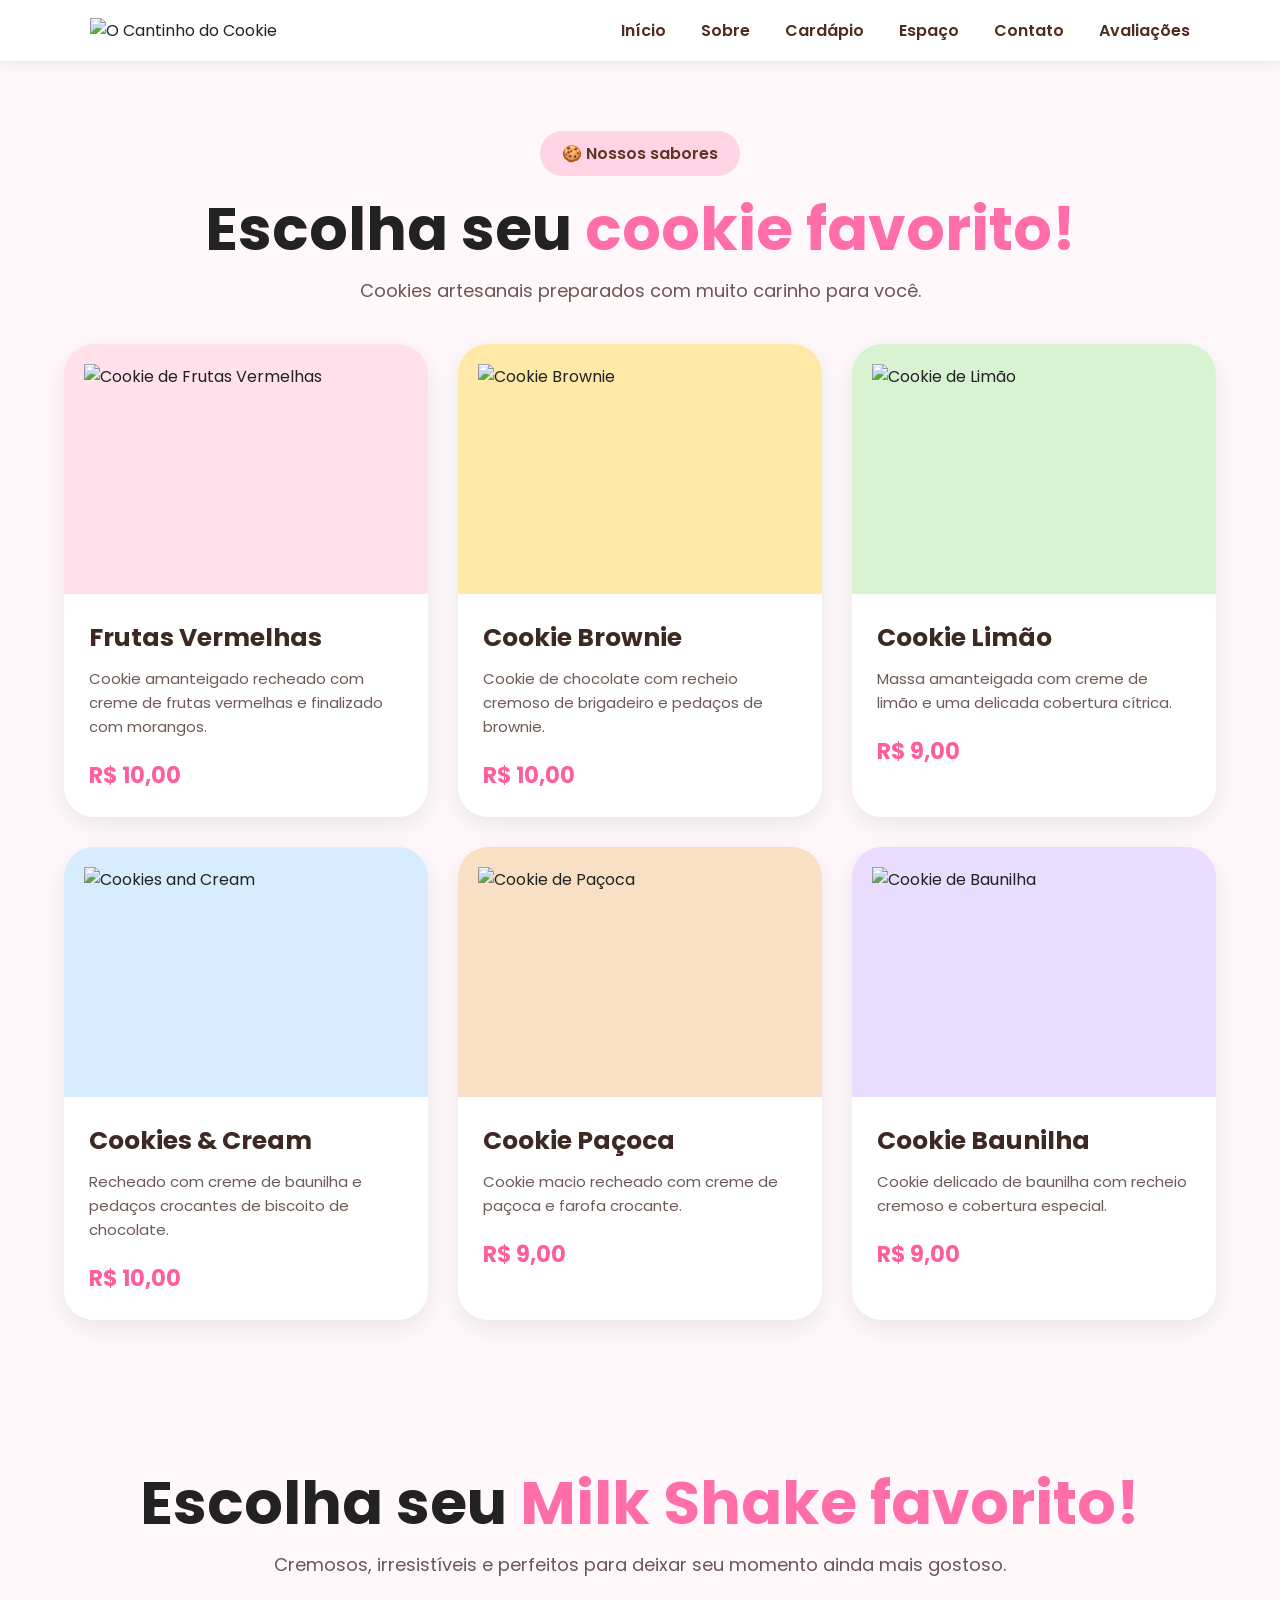
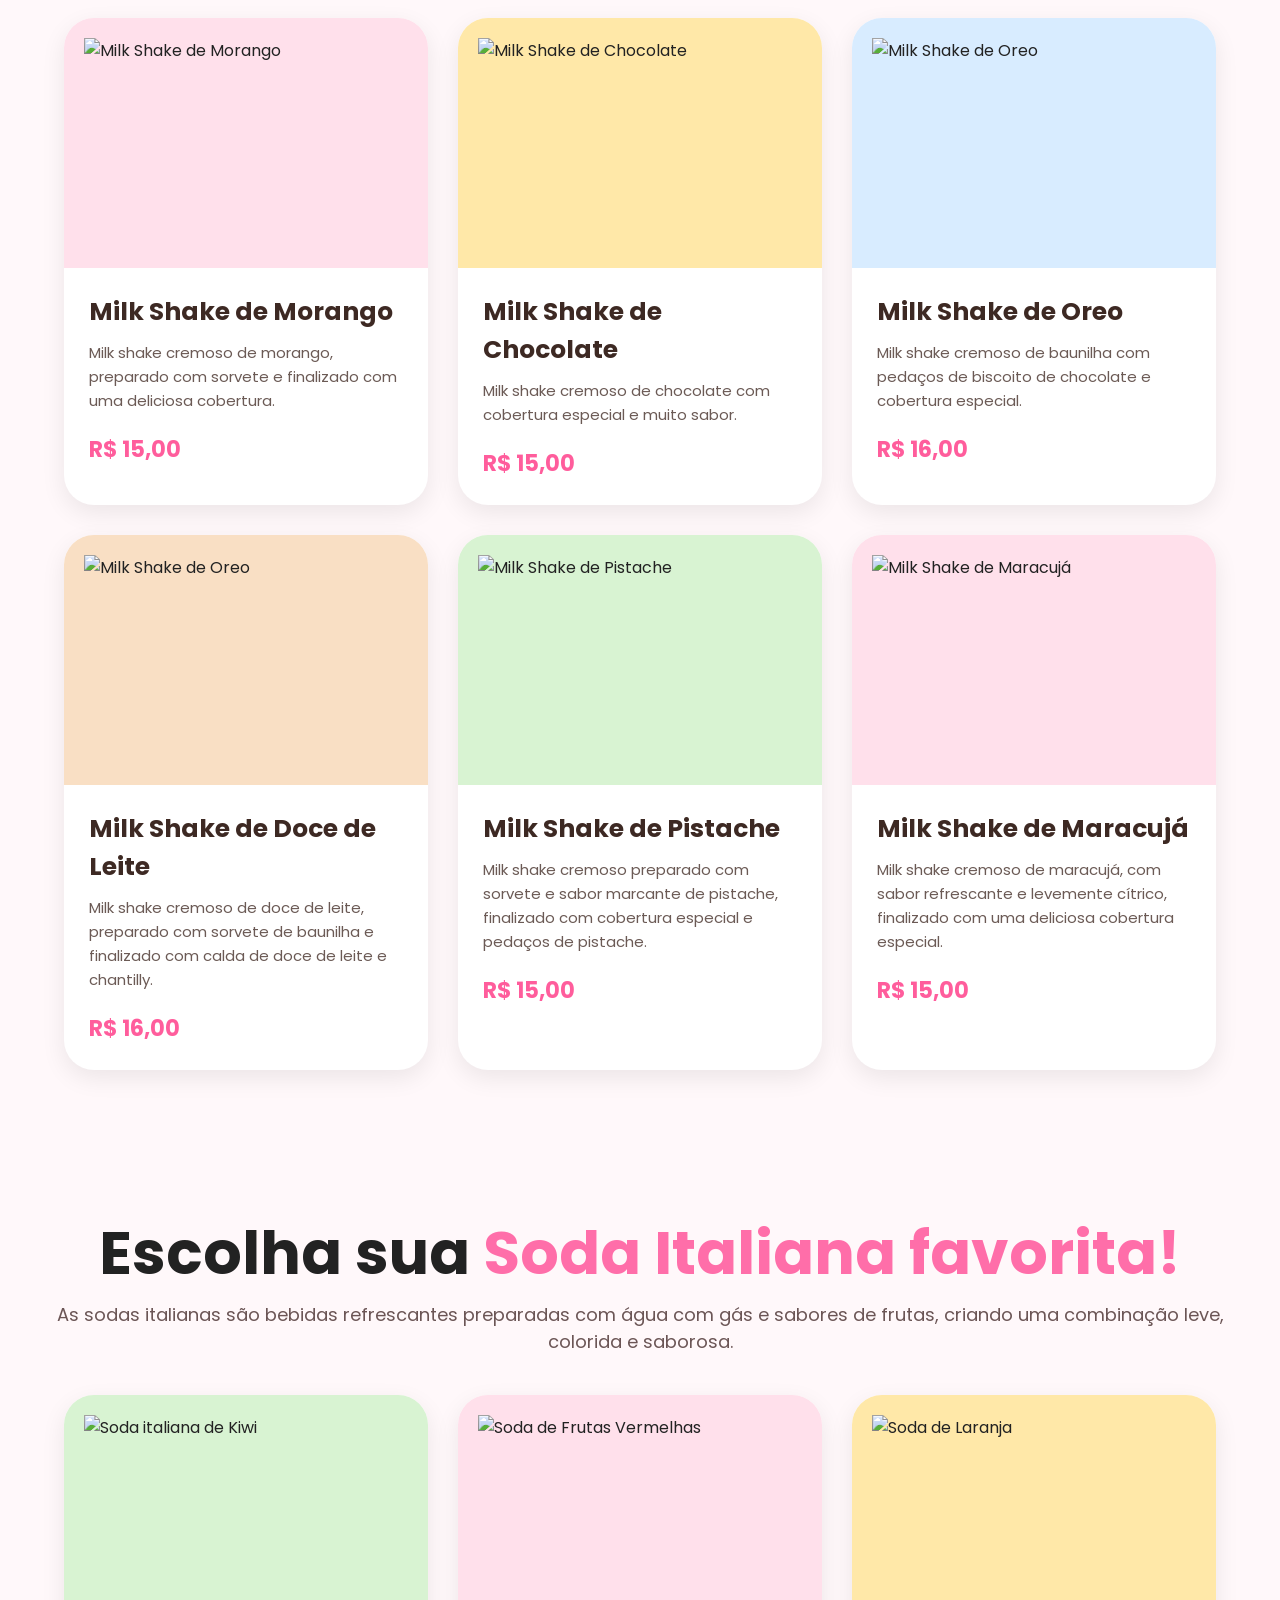
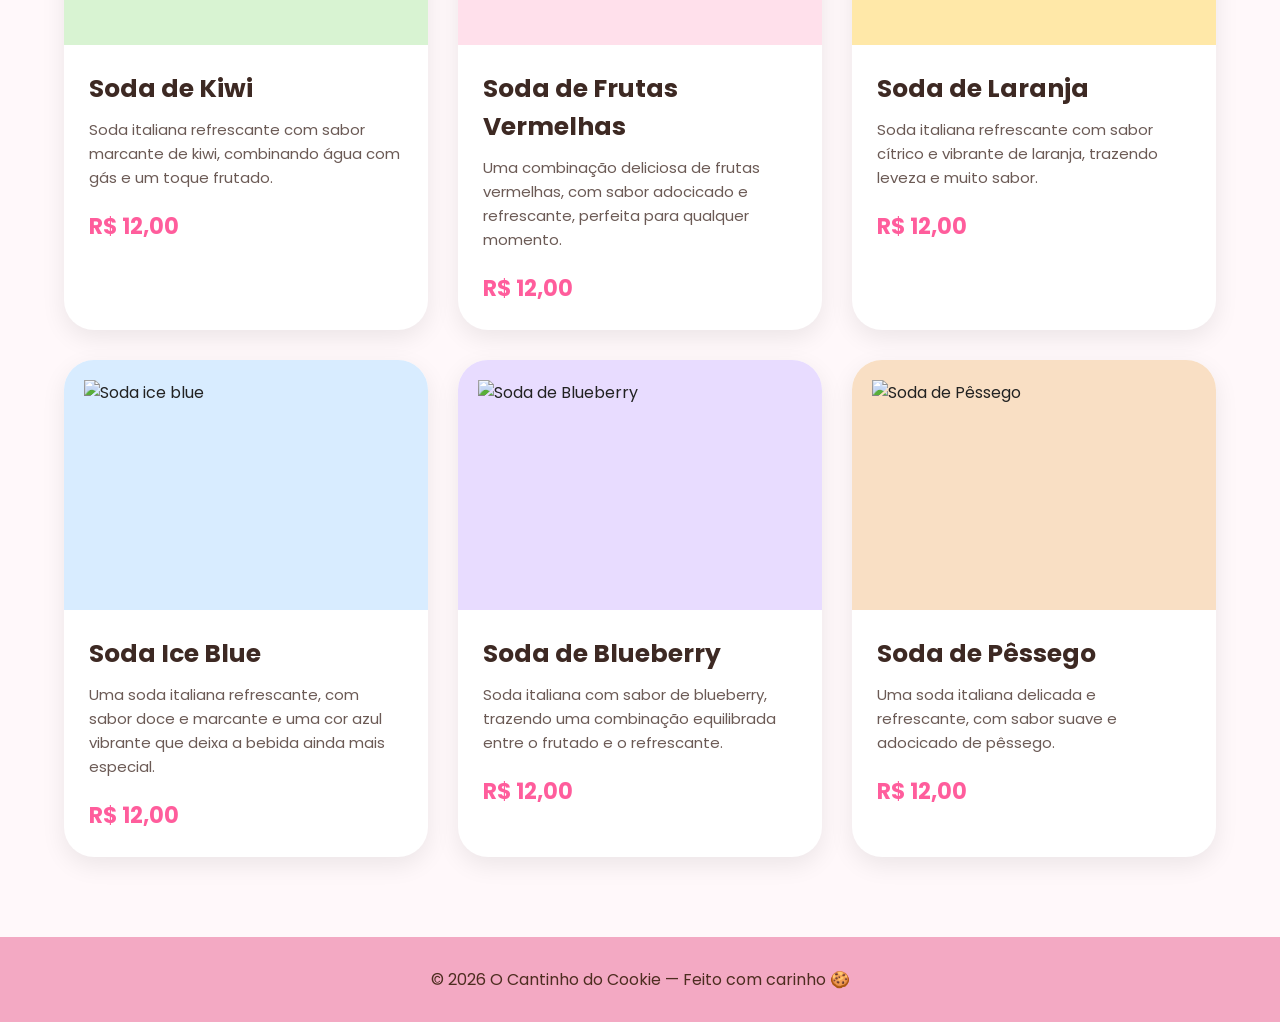
==== Cardapio.html @ d0a4d219 "2408b" ====
<!DOCTYPE html>
<html lang="pt-BR">

<head>
    <meta charset="UTF-8">
    <meta name="viewport" content="width=device-width, initial-scale=1.0">

    <title>Cardápio | O Cantinho do Cookie</title>

    <link rel="preconnect" href="https://fonts.googleapis.com">
    <link rel="preconnect" href="https://fonts.gstatic.com" crossorigin>

    <link href="https://fonts.googleapis.com/css2?family=Poppins:wght@300;400;500;600;700;800&display=swap"
        rel="stylesheet">

    <style>
        * {
            margin: 0;
            padding: 0;
            box-sizing: border-box;
            font-family: 'Poppins', sans-serif;
        }

        body {
            background: #fff8fa;
            color: #222;
        }

        /* ================= HEADER ================= */

        header {
            width: 100%;
            padding: 18px 7%;
            display: flex;
            justify-content: space-between;
            align-items: center;
            background: white;
            box-shadow: 0 2px 15px rgba(0, 0, 0, .08);
        }

        .logo img {
            width: 110px;
        }

        nav ul {
            display: flex;
            gap: 35px;
            list-style: none;
        }

        nav a {
            text-decoration: none;
            color: #4d2d20;
            font-weight: 600;
            transition: .3s;
        }

        nav a:hover {
            color: #ff6ea9;
        }

        /* ================= TÍTULO ================= */

        .titulo-cardapio {
            text-align: center;
            padding: 70px 20px 40px;
        }

        .tag {
            display: inline-block;
            background: #ffd4e5;
            color: #5a3726;
            padding: 10px 22px;
            border-radius: 30px;
            font-weight: 600;
            margin-bottom: 20px;
        }

        .titulo-cardapio h1 {
            font-size: 60px;
            line-height: 1.1;
            margin-bottom: 15px;
            color: #222;
        }

        .titulo-cardapio h1 span {
            color: #ff6ea9;
        }

        .titulo-cardapio p {
            font-size: 18px;
            color: #6b5555;
        }

        /* ================= CARDÁPIO ================= */

        .cardapio {
            width: 90%;
            max-width: 1300px;
            margin: 0 auto 80px;

            display: grid;
            grid-template-columns: repeat(3, 1fr);
            gap: 30px;
        }

        /* ================= CARD ================= */

        .produto {
            background: white;
            border-radius: 30px;
            overflow: hidden;
            box-shadow: 0 8px 25px rgba(0, 0, 0, .08);
            transition: .3s;
        }

        .produto:hover {
            transform: translateY(-8px);
            box-shadow: 0 15px 35px rgba(0, 0, 0, .12);
        }

        .produto-imagem {
            width: 100%;
            height: 250px;
            display: flex;
            justify-content: center;
            align-items: center;
            padding: 20px;
        }

        .produto-imagem img {
            width: 100%;
            height: 100%;
            object-fit: contain;
            transition: .3s;
        }

        .produto:hover .produto-imagem img {
            transform: scale(1.08);
        }

        .produto-info {
            padding: 25px;
        }

        .produto-info h2 {
            font-size: 25px;
            color: #3d2923;
            margin-bottom: 10px;
        }

        .produto-info p {
            font-size: 15px;
            line-height: 1.6;
            color: #6b5a55;
            margin-bottom: 20px;
        }

        .produto-baixo {
            display: flex;
            justify-content: space-between;
            align-items: center;
        }

        .preco {
            font-size: 22px;
            font-weight: 700;
            color: #ff5d9c;
        }

        .pedido {
            background: #222;
            color: white;
            text-decoration: none;
            padding: 10px 18px;
            border-radius: 25px;
            font-size: 14px;
            font-weight: 600;
            transition: .3s;
        }

        .pedido:hover {
            background: #ff6ea9;
        }

        /* ================= CORES DOS CARDS ================= */

        .rosa {
            background: #ffe0eb;
        }

        .amarelo {
            background: #ffe8a8;
        }

        .verde {
            background: #d8f3d2;
        }

        .azul {
            background: #d8ecff;
        }

        .bege {
            background: #f9dfc4;
        }

        .roxo {
            background: #e8dcff;
        }

        /* ================= FOOTER ================= */

        footer {
            background: #f3a9c3;
            padding: 30px;
            text-align: center;
            color: #4d2d20;
        }

        /* ================= RESPONSIVO ================= */

        @media(max-width:900px) {

            .cardapio {
                grid-template-columns: repeat(2, 1fr);
            }

            .titulo-cardapio h1 {
                font-size: 45px;
            }

        }

        @media(max-width:600px) {

            header {
                flex-direction: column;
                gap: 15px;
            }

            nav ul {
                gap: 15px;
                flex-wrap: wrap;
                justify-content: center;
            }

            .cardapio {
                grid-template-columns: 1fr;
            }

            .titulo-cardapio h1 {
                font-size: 40px;
            }

        }
    </style>

</head>

<body>

    <!-- ================= HEADER ================= -->

    <header>

        <div class="logo">
            <img src="img projeto integrador/logo cantinho do cookie.png" alt="O Cantinho do Cookie">
        </div>

        <nav>

            <ul>

                <li><a href="index.html">Início</a></li>

                <li><a href="Sobrenós.html">Sobre</a></li>

                <li><a href="Cardapio.html">Cardápio</a></li>

                <li><a href="Espaçofilmes.html">Espaço</a></li>

                <li><a href="Contato.html">Contato</a></li>

                <li><a href="Avaliações.html">Avaliações</a></li>

            </ul>

        </nav>

    </header>


    <!-- ================= TÍTULO ================= -->

    <section class="titulo-cardapio">

        <span class="tag">🍪 Nossos sabores</span>

        <h1>
            Escolha seu <span>cookie favorito!</span>
        </h1>

        <p>
            Cookies artesanais preparados com muito carinho para você.
        </p>

    </section>


    <!-- ================= PRODUTOS ================= -->

    <main class="cardapio">


        <!-- COOKIE 1 -->

        <article class="produto">

            <div class="produto-imagem rosa">

                <img src="img projeto integrador/Frutas vermelhas.png" alt="Cookie de Frutas Vermelhas">

            </div>

            <div class="produto-info">

                <h2>Frutas Vermelhas</h2>

                <p>
                    Cookie amanteigado recheado com creme de frutas vermelhas
                    e finalizado com morangos.
                </p>

                <div class="produto-baixo">

                    <span class="preco">R$ 10,00</span>

                </div>

            </div>

        </article>


        <!-- COOKIE 2 -->

        <article class="produto">

            <div class="produto-imagem amarelo">

                <img src="img projeto integrador/Cookie Brownie.png" alt="Cookie Brownie">

            </div>

            <div class="produto-info">

                <h2>Cookie Brownie</h2>

                <p>
                    Cookie de chocolate com recheio cremoso de brigadeiro
                    e pedaços de brownie.
                </p>

                <div class="produto-baixo">

                    <span class="preco">R$ 10,00</span>

                </div>

            </div>

        </article>


        <!-- COOKIE 3 -->

        <article class="produto">

            <div class="produto-imagem verde">

                <img src="img projeto integrador/Limão.png" alt="Cookie de Limão">

            </div>

            <div class="produto-info">

                <h2>Cookie Limão</h2>

                <p>
                    Massa amanteigada com creme de limão e uma delicada
                    cobertura cítrica.
                </p>

                <div class="produto-baixo">

                    <span class="preco">R$ 9,00</span>

                </div>

            </div>

        </article>


        <!-- COOKIE 4 -->

        <article class="produto">

            <div class="produto-imagem azul">

                <img src="img projeto integrador/Cookie cream.png" alt="Cookies and Cream">

            </div>

            <div class="produto-info">

                <h2>Cookies & Cream</h2>

                <p>
                    Recheado com creme de baunilha e pedaços crocantes
                    de biscoito de chocolate.
                </p>

                <div class="produto-baixo">

                    <span class="preco">R$ 10,00</span>

                </div>

            </div>

        </article>


        <!-- COOKIE 5 -->

        <article class="produto">

            <div class="produto-imagem bege">

                <img src="img projeto integrador/Paçoca.png" alt="Cookie de Paçoca">

            </div>

            <div class="produto-info">

                <h2>Cookie Paçoca</h2>

                <p>
                    Cookie macio recheado com creme de paçoca e
                    farofa crocante.
                </p>

                <div class="produto-baixo">

                    <span class="preco">R$ 9,00</span>

                </div>

            </div>

        </article>


        <!-- COOKIE 6 -->

        <article class="produto">

            <div class="produto-imagem roxo">

                <img src="img projeto integrador/Cookie de Baunilha.png" alt="Cookie de Baunilha">

            </div>

            <div class="produto-info">

                <h2>Cookie Baunilha</h2>

                <p>
                    Cookie delicado de baunilha com recheio cremoso
                    e cobertura especial.
                </p>

                <div class="produto-baixo">

                    <span class="preco">R$ 9,00</span>

                </div>

            </div>

        </article>
    </main>

    <!-- ================= TÍTULO ================= -->

    <section class="titulo-cardapio">

        <h1>
            Escolha seu <span>Milk Shake favorito!</span>
        </h1>

        <p>
            Cremosos, irresistíveis e perfeitos para deixar seu momento ainda mais gostoso.
        </p>

    </section>
    <main class="cardapio">

        <!-- MILK SHAKE 1 -->

        <article class="produto">

            <div class="produto-imagem rosa">

                <img src="img projeto integrador/Milk shake morango.png" alt="Milk Shake de Morango">

            </div>

            <div class="produto-info">

                <h2>Milk Shake de Morango</h2>

                <p>
                    Milk shake cremoso de morango, preparado com sorvete
                    e finalizado com uma deliciosa cobertura.
                </p>

                <div class="produto-baixo">

                    <span class="preco">R$ 15,00</span>
                </div>

            </div>

        </article>


        <!-- MILK SHAKE 2 -->

        <article class="produto">

            <div class="produto-imagem amarelo">

                <img src="img projeto integrador/Milk shake chocolate.png" alt="Milk Shake de Chocolate">

            </div>

            <div class="produto-info">

                <h2>Milk Shake de Chocolate</h2>

                <p>
                    Milk shake cremoso de chocolate com cobertura especial
                    e muito sabor.
                </p>

                <div class="produto-baixo">

                    <span class="preco">R$ 15,00</span>

                </div>


            </div>

        </article>

        <!-- MILK SHAKE 3 -->

        <article class="produto">

            <div class="produto-imagem azul">

                <img src="img projeto integrador/Milk shake oreo.png" alt="Milk Shake de Oreo">

            </div>

            <div class="produto-info">

                <h2>Milk Shake de Oreo</h2>

                <p>
                    Milk shake cremoso de baunilha com pedaços de biscoito
                    de chocolate e cobertura especial.
                </p>

                <div class="produto-baixo">

                    <span class="preco">R$ 16,00</span>

                </div>

            </div>

        </article>

        <!-- MILK SHAKE 4 -->

        <article class="produto">

            <div class="produto-imagem bege">

                <img src="img projeto integrador/Milk shake doce de leite.png" alt="Milk Shake de Oreo">

            </div>

            <div class="produto-info">

                <h2>Milk Shake de Doce de Leite</h2>

                <p>
                    Milk shake cremoso de doce de leite, preparado com sorvete de baunilha e finalizado com calda de
                    doce de leite e chantilly.
                </p>

                <div class="produto-baixo">

                    <span class="preco">R$ 16,00</span>

                </div>

            </div>

        </article>

        <!-- MILK SHAKE 5 -->

        <article class="produto">

            <div class="produto-imagem verde">

                <img src="img projeto integrador/pistache.png" alt="Milk Shake de Pistache">

            </div>

            <div class="produto-info">

                <h2>Milk Shake de Pistache</h2>

                <p>
                    Milk shake cremoso preparado com sorvete e sabor marcante de pistache, finalizado com cobertura
                    especial e pedaços de pistache.
                </p>

                <div class="produto-baixo">

                    <span class="preco">R$ 15,00</span>

                </div>

            </div>

        </article>

        <!-- MILK SHAKE 6 -->

        <article class="produto">

            <div class="produto-imagem rosa">

                <img src="img projeto integrador/Milk shake oreo.png" alt="Milk Shake de Maracujá">

            </div>

            <div class="produto-info">

                <h2>Milk Shake de Maracujá</h2>

                <p>
                    Milk shake cremoso de maracujá, com sabor refrescante e levemente cítrico, finalizado com uma
                    deliciosa cobertura especial.
                </p>

                <div class="produto-baixo">

                    <span class="preco">R$ 15,00</span>
                </div>

            </div>

        </article>
    </main>

        <!-- ================= TÍTULO ================= -->

        <section class="titulo-cardapio">

            <h1>
                Escolha sua <span>Soda Italiana favorita!</span>
            </h1>

            <p>
                As sodas italianas são bebidas refrescantes preparadas com água com gás e sabores de frutas, criando uma
                combinação leve, colorida e saborosa.
            </p>

        </section>
         <!-- ================= PRODUTOS ================= -->

    <main class="cardapio">


        <!-- Soda italiana 1 -->

        <article class="produto">

            <div class="produto-imagem verde">

                <img src="img projeto integrador/Soda italiana kiwi.png" alt="Soda italiana de Kiwi">

            </div>

            <div class="produto-info">

                <h2>Soda de Kiwi</h2>

                <p>
                    Soda italiana refrescante com sabor marcante de kiwi, combinando água com gás e um toque frutado.
                </p>

                <div class="produto-baixo">

                    <span class="preco">R$ 12,00</span>

                </div>

            </div>

        </article>


        <!-- Soda italiana  2 -->

        <article class="produto">

            <div class="produto-imagem rosa">

                <img src="img projeto integrador/Soda italiana de frutas vermelhas.png" alt="Soda de Frutas Vermelhas">

            </div>

            <div class="produto-info">

                <h2>Soda de Frutas Vermelhas</h2>

                <p>
                    Uma combinação deliciosa de frutas vermelhas, com sabor adocicado e refrescante, perfeita para qualquer momento.
                </p>

                <div class="produto-baixo">

                    <span class="preco">R$ 12,00</span>
                </div>

            </div>

        </article>


        <!-- Soda italiana  3 -->

        <article class="produto">

            <div class="produto-imagem amarelo">

                <img src="img projeto integrador/Soda italiana de laranja.png" alt="Soda de Laranja">

            </div>

            <div class="produto-info">

                <h2>Soda de Laranja</h2>

                <p>
                    Soda italiana refrescante com sabor cítrico e vibrante de laranja, trazendo leveza e muito sabor.
                </p>

                <div class="produto-baixo">

                    <span class="preco">R$ 12,00</span>

                </div>

            </div>

        </article>


        <!-- Soda italiana  4 -->

        <article class="produto">

            <div class="produto-imagem azul">

                <img src="img projeto integrador/Soda italiana ice blue.png" alt="Soda ice blue">

            </div>

            <div class="produto-info">

                <h2>Soda Ice Blue</h2>

                <p>
                    Uma soda italiana refrescante, com sabor doce e marcante e uma cor azul vibrante que deixa a bebida ainda mais especial.
                </p>

                <div class="produto-baixo">

                    <span class="preco">R$ 12,00</span>
                </div>

            </div>

        </article>


        <!-- Soda italiana  5 -->

        <article class="produto">

            <div class="produto-imagem roxo">

                <img src="img projeto integrador/Soda italiana de blueberry.png" alt="Soda de Blueberry">

            </div>

            <div class="produto-info">

                <h2>Soda de Blueberry</h2>

                <p>
                    Soda italiana com sabor de blueberry, trazendo uma combinação equilibrada entre o frutado e o refrescante.
                </p>

                <div class="produto-baixo">

                    <span class="preco">R$ 12,00</span>

                </div>

            </div>

        </article>


        <!-- Soda italiana  6 -->

        <article class="produto">

            <div class="produto-imagem bege">

                <img src="img projeto integrador/Soda italiana de Pêssego.png" alt="Soda de Pêssego">

            </div>

            <div class="produto-info">

                <h2>Soda de Pêssego</h2>

                <p>
                    Uma soda italiana delicada e refrescante, com sabor suave e adocicado de pêssego.
                </p>

                <div class="produto-baixo">

                    <span class="preco">R$ 12,00</span>

                </div>

            </div>

        </article>
    </main>
        


    


    <!-- ================= FOOTER ================= -->

    <footer>

        <p>
            © 2026 O Cantinho do Cookie — Feito com carinho 🍪
        </p>

    </footer>

</body>

</html>
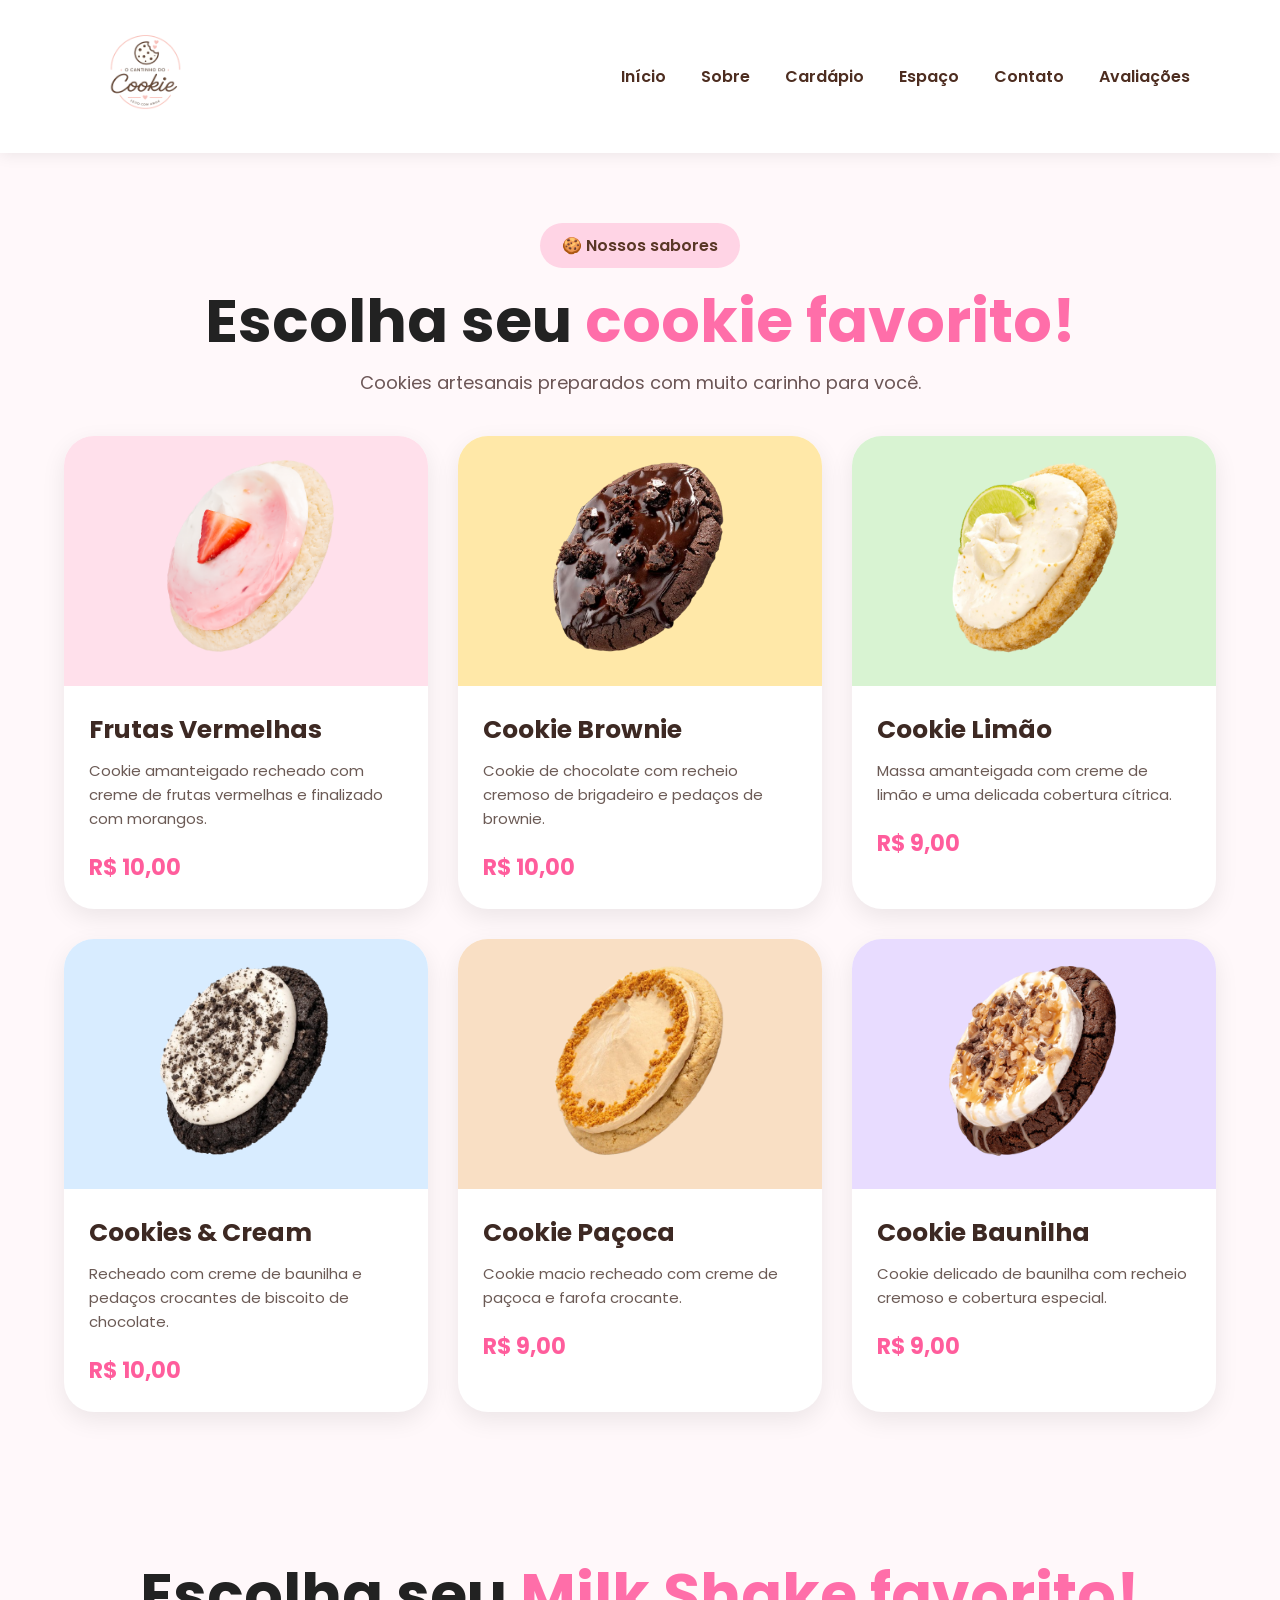
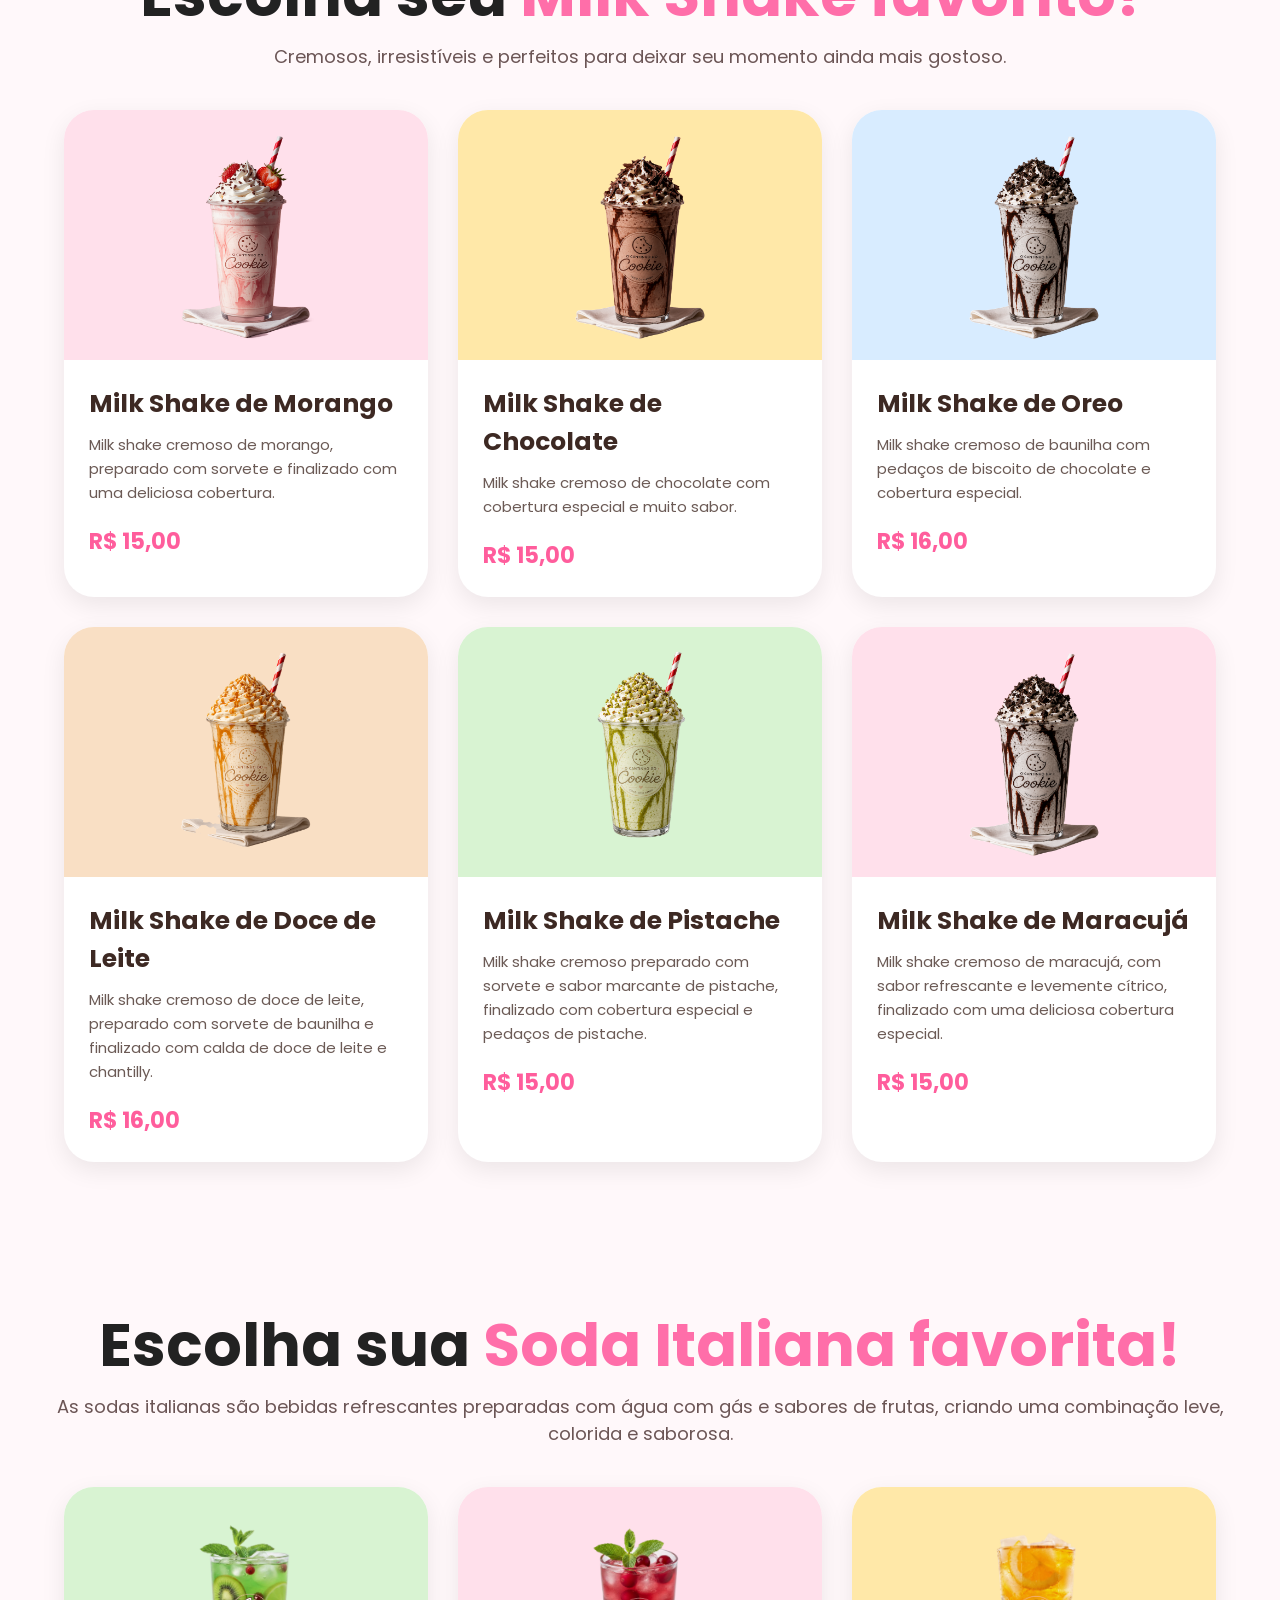
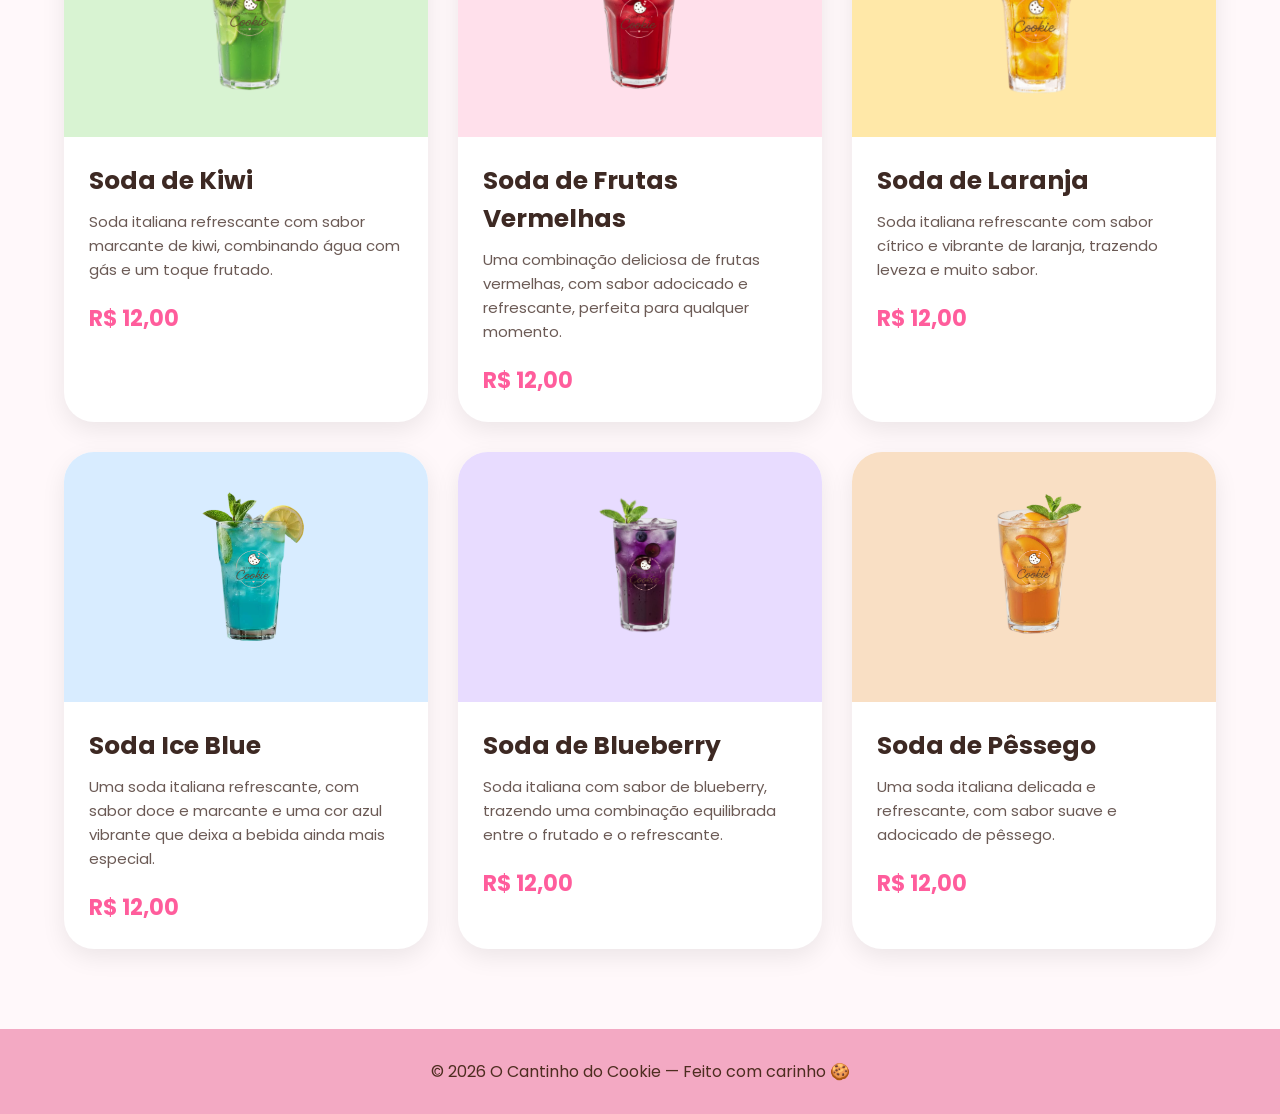
==== commit 47325f52: "2408e" ====
--- a/Cardapio.html
+++ b/Cardapio.html
@@ -265,7 +265,7 @@
     <header>
 
         <div class="logo">
-            <img src="img projeto integrador/logo cantinho do cookie.png" alt="O Cantinho do Cookie">
+            <img src="imagens/logo cantinho do cookie.png" alt="O Cantinho do Cookie">
         </div>
 
         <nav>
@@ -319,7 +319,7 @@
 
             <div class="produto-imagem rosa">
 
-                <img src="img projeto integrador/Frutas vermelhas.png" alt="Cookie de Frutas Vermelhas">
+                <img src="imagens/Frutas vermelhas.png" alt="Cookie de Frutas Vermelhas">
 
             </div>
 
@@ -349,7 +349,7 @@
 
             <div class="produto-imagem amarelo">
 
-                <img src="img projeto integrador/Cookie Brownie.png" alt="Cookie Brownie">
+                <img src="imagens/Cookie Brownie.png" alt="Cookie Brownie">
 
             </div>
 
@@ -379,7 +379,7 @@
 
             <div class="produto-imagem verde">
 
-                <img src="img projeto integrador/Limão.png" alt="Cookie de Limão">
+                <img src="imagens/Limão.png" alt="Cookie de Limão">
 
             </div>
 
@@ -409,7 +409,7 @@
 
             <div class="produto-imagem azul">
 
-                <img src="img projeto integrador/Cookie cream.png" alt="Cookies and Cream">
+                <img src="imagens/Cookie cream.png" alt="Cookies and Cream">
 
             </div>
 
@@ -439,7 +439,7 @@
 
             <div class="produto-imagem bege">
 
-                <img src="img projeto integrador/Paçoca.png" alt="Cookie de Paçoca">
+                <img src="imagens/Paçoca.png" alt="Cookie de Paçoca">
 
             </div>
 
@@ -469,7 +469,7 @@
 
             <div class="produto-imagem roxo">
 
-                <img src="img projeto integrador/Cookie de Baunilha.png" alt="Cookie de Baunilha">
+                <img src="imagens/Cookie de Baunilha.png" alt="Cookie de Baunilha">
 
             </div>
 
@@ -514,7 +514,7 @@
 
             <div class="produto-imagem rosa">
 
-                <img src="img projeto integrador/Milk shake morango.png" alt="Milk Shake de Morango">
+                <img src="imagens/Milk shake morango.png" alt="Milk Shake de Morango">
 
             </div>
 
@@ -543,7 +543,7 @@
 
             <div class="produto-imagem amarelo">
 
-                <img src="img projeto integrador/Milk shake chocolate.png" alt="Milk Shake de Chocolate">
+                <img src="imagens/Milk shake chocolate.png" alt="Milk Shake de Chocolate">
 
             </div>
 
@@ -573,7 +573,7 @@
 
             <div class="produto-imagem azul">
 
-                <img src="img projeto integrador/Milk shake oreo.png" alt="Milk Shake de Oreo">
+                <img src="imagens/Milk shake oreo.png" alt="Milk Shake de Oreo">
 
             </div>
 
@@ -602,7 +602,7 @@
 
             <div class="produto-imagem bege">
 
-                <img src="img projeto integrador/Milk shake doce de leite.png" alt="Milk Shake de Oreo">
+                <img src="imagens/Milk shake doce de leite.png" alt="Milk Shake de Oreo">
 
             </div>
 
@@ -631,7 +631,7 @@
 
             <div class="produto-imagem verde">
 
-                <img src="img projeto integrador/pistache.png" alt="Milk Shake de Pistache">
+                <img src="imagens/pistache.png" alt="Milk Shake de Pistache">
 
             </div>
 
@@ -660,7 +660,7 @@
 
             <div class="produto-imagem rosa">
 
-                <img src="img projeto integrador/Milk shake oreo.png" alt="Milk Shake de Maracujá">
+                <img src="imagens/Milk shake oreo.png" alt="Milk Shake de Maracujá">
 
             </div>
 
@@ -708,7 +708,7 @@
 
             <div class="produto-imagem verde">
 
-                <img src="img projeto integrador/Soda italiana kiwi.png" alt="Soda italiana de Kiwi">
+                <img src="imagens/Soda italiana kiwi.png" alt="Soda italiana de Kiwi">
 
             </div>
 
@@ -737,7 +737,7 @@
 
             <div class="produto-imagem rosa">
 
-                <img src="img projeto integrador/Soda italiana de frutas vermelhas.png" alt="Soda de Frutas Vermelhas">
+                <img src="imagens/Soda italiana de frutas vermelhas.png" alt="Soda de Frutas Vermelhas">
 
             </div>
 
@@ -765,7 +765,7 @@
 
             <div class="produto-imagem amarelo">
 
-                <img src="img projeto integrador/Soda italiana de laranja.png" alt="Soda de Laranja">
+                <img src="imagens/Soda italiana de laranja.png" alt="Soda de Laranja">
 
             </div>
 
@@ -794,7 +794,7 @@
 
             <div class="produto-imagem azul">
 
-                <img src="img projeto integrador/Soda italiana ice blue.png" alt="Soda ice blue">
+                <img src="imagens/Soda italiana ice blue.png" alt="Soda ice blue">
 
             </div>
 
@@ -822,7 +822,7 @@
 
             <div class="produto-imagem roxo">
 
-                <img src="img projeto integrador/Soda italiana de blueberry.png" alt="Soda de Blueberry">
+                <img src="imagens/Soda italiana de blueberry.png" alt="Soda de Blueberry">
 
             </div>
 
@@ -851,7 +851,7 @@
 
             <div class="produto-imagem bege">
 
-                <img src="img projeto integrador/Soda italiana de Pêssego.png" alt="Soda de Pêssego">
+                <img src="imagens/Soda italiana de Pêssego.png" alt="Soda de Pêssego">
 
             </div>
 
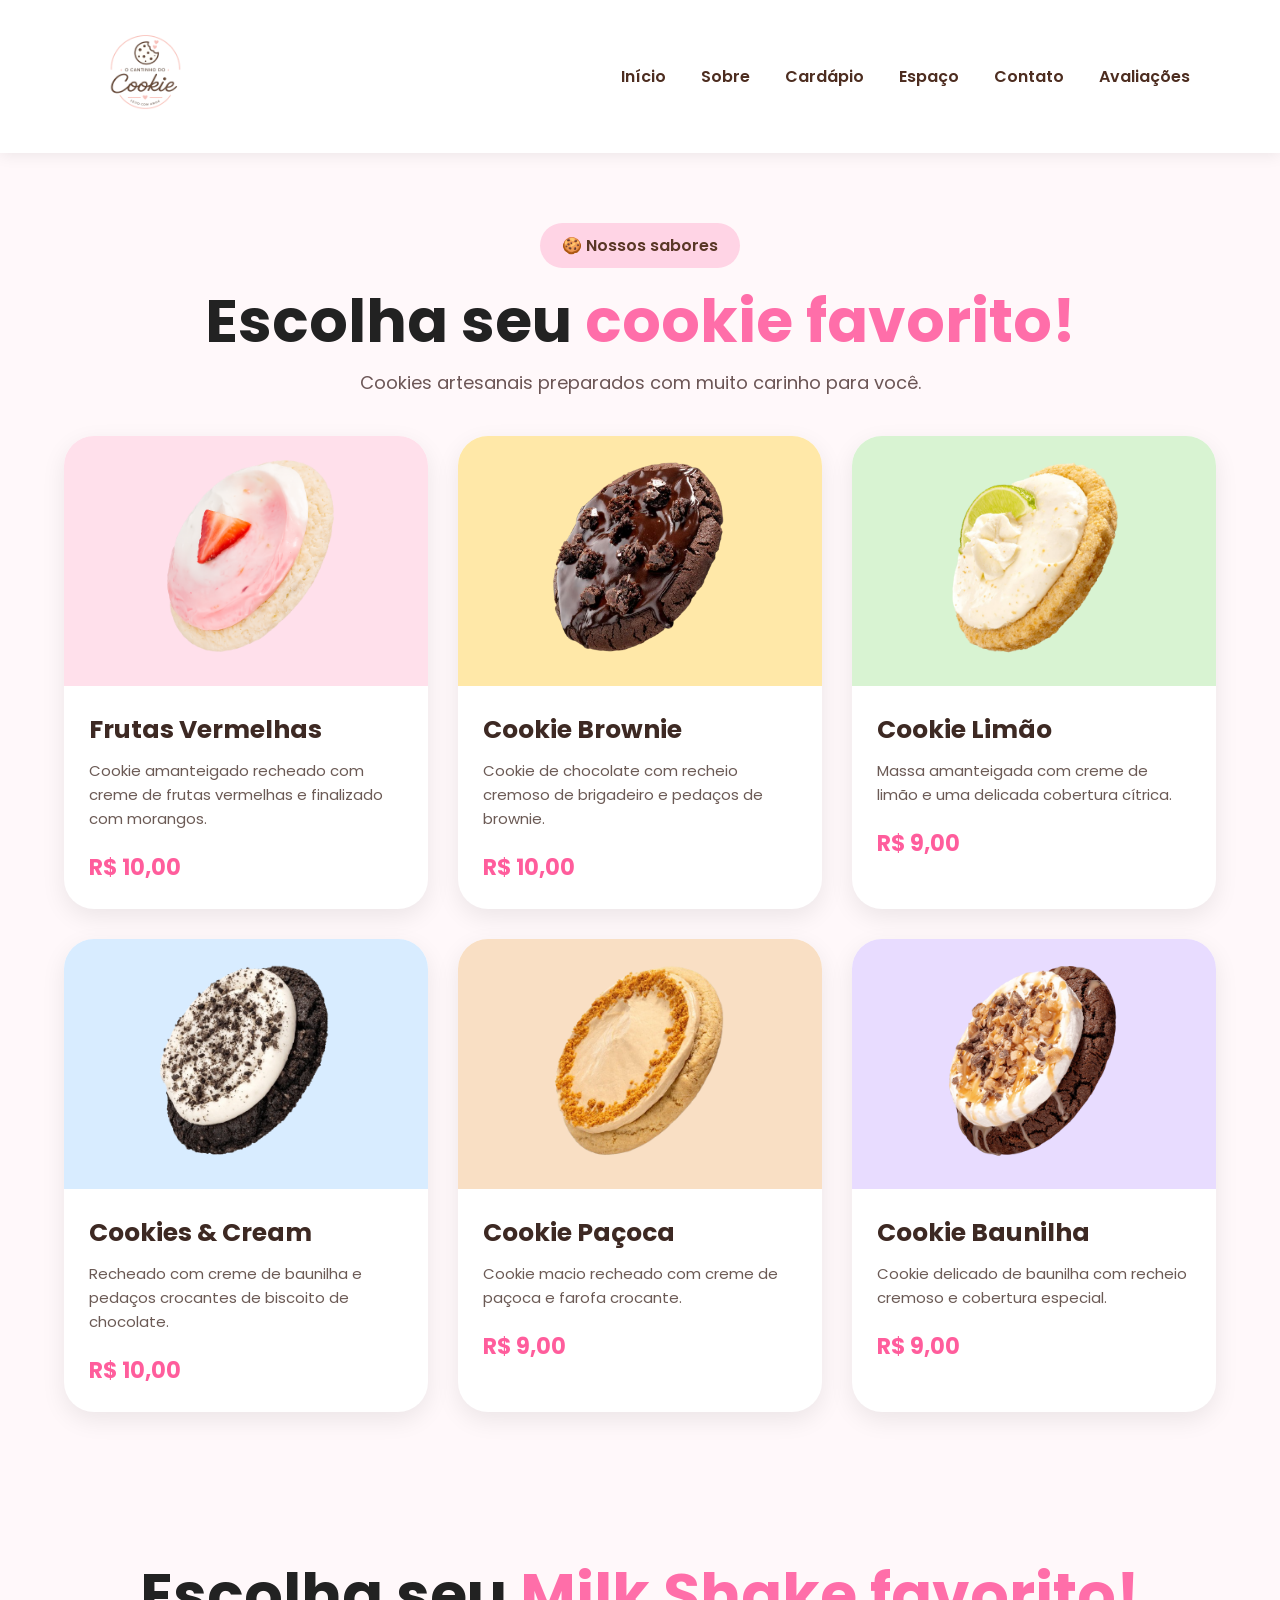
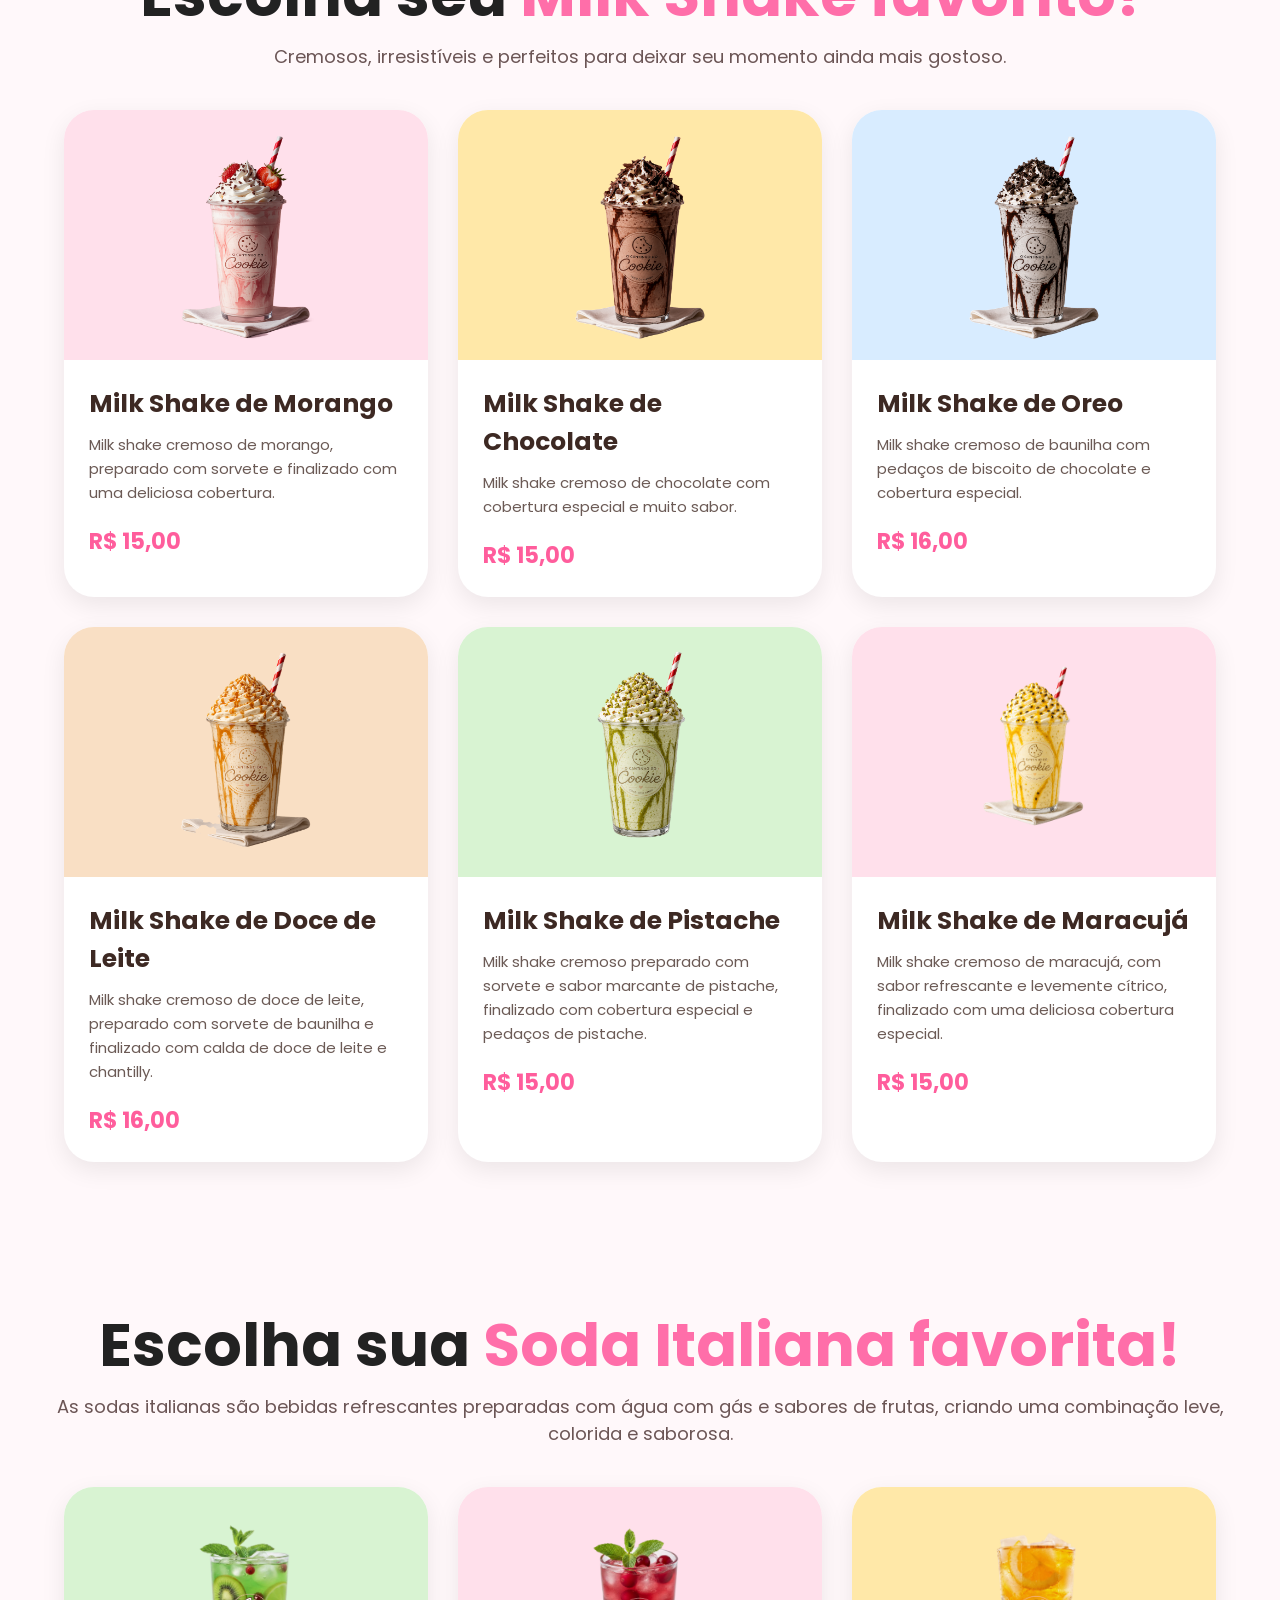
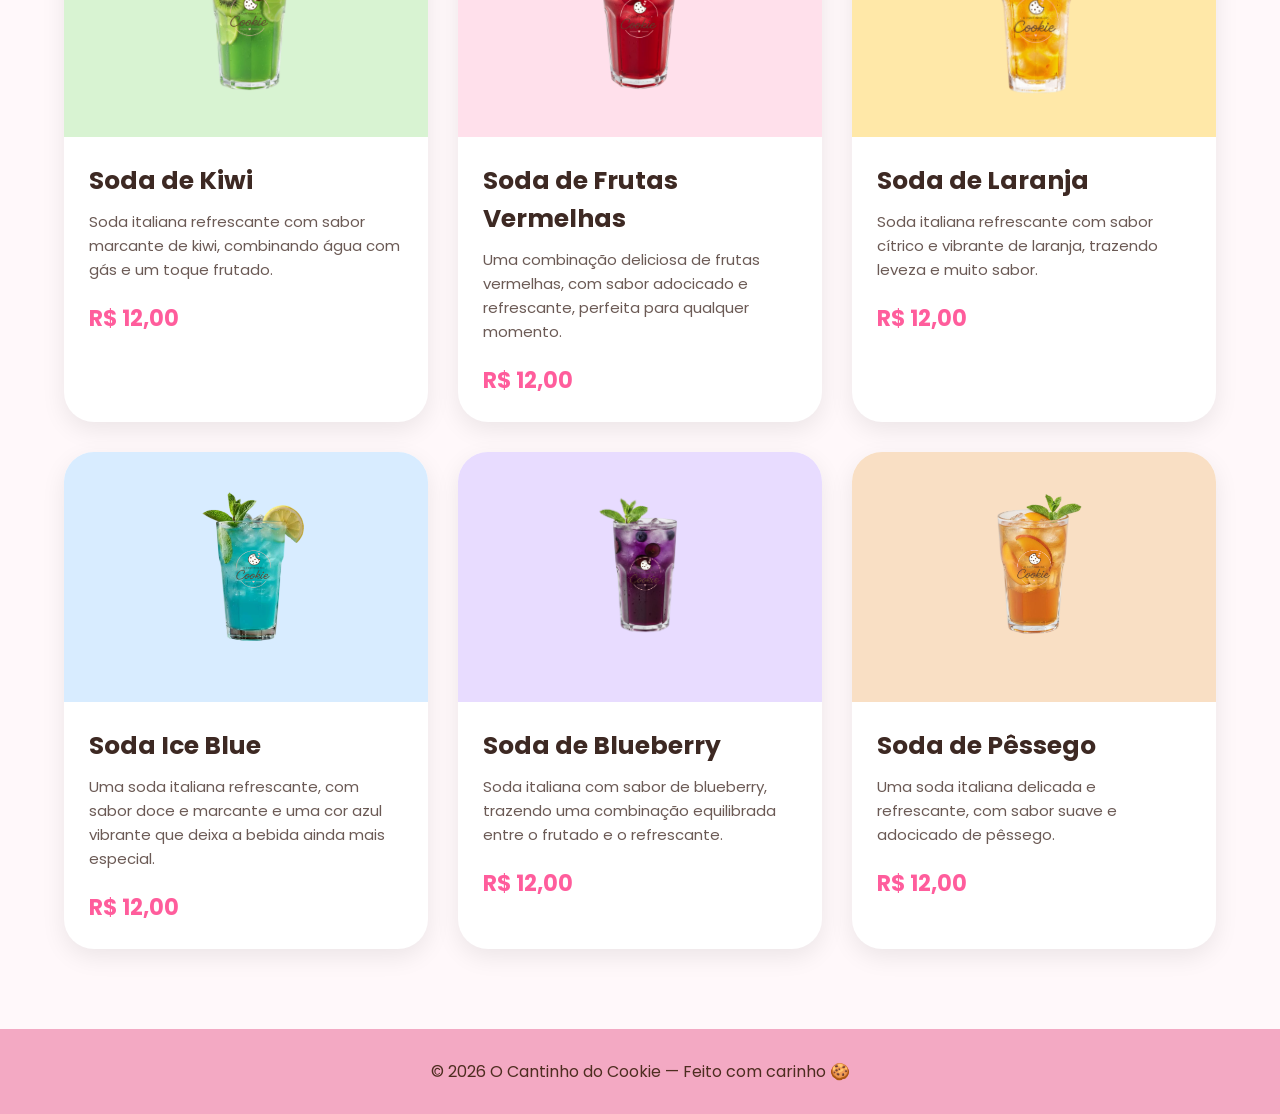
==== commit 128a625c: "2408b" ====
--- a/Cardapio.html
+++ b/Cardapio.html
@@ -660,7 +660,7 @@
 
             <div class="produto-imagem rosa">
 
-                <img src="imagens/Milk shake oreo.png" alt="Milk Shake de Maracujá">
+                <img src="imagens/Milk Shake maracujá.png" alt="Milk Shake de Maracujá">
 
             </div>
 
